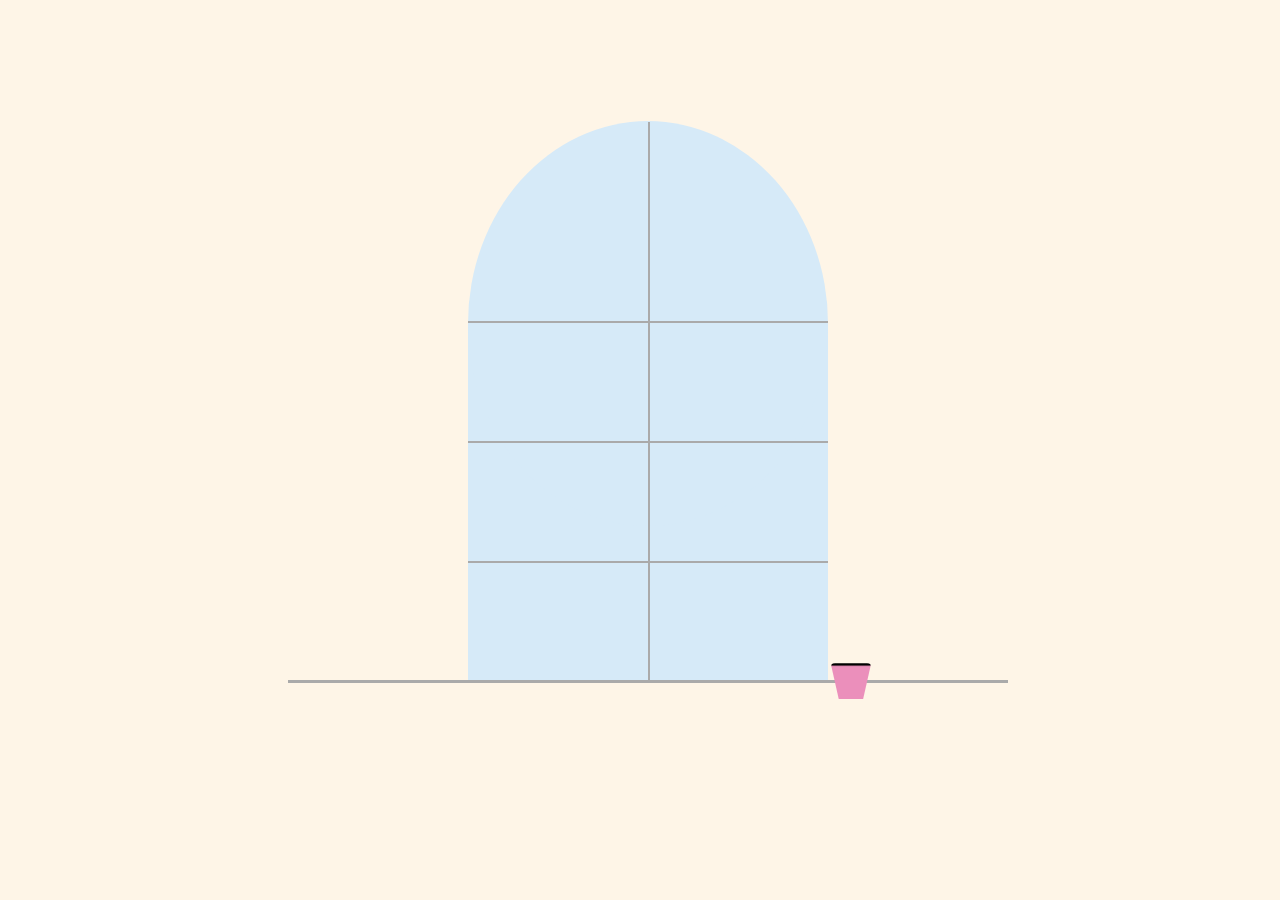
==== 窗边风景动画(css+js)/index.html @ fd6a372a "first commit" ====
<!DOCTYPE html>
<html lang="en">

<head>
  <meta charset="UTF-8">
  <meta name="viewport" content="width=device-width, initial-scale=1.0">
  <title>窗边风景动画</title>
  <link rel="stylesheet" href="index.css">
</head>

<body>
  <!-- 窗户 -->
  <div class="window-square" id="window-main"></div>
  <div class="window-top" id="window-top"></div>

  <!-- 窗框线 -->
  <div class="inner-line-hz-one"></div>
  <div class="inner-line-hz-two"></div>
  <div class="inner-line-hz-three"></div>
  <div class="floor-line"></div>
  <div class="inner-vt-line"></div>

  <!-- 植物 -->
  <div class="plant-one"></div>
  <div class="plant-two"></div>
</body>

</html>
---- 窗边风景动画(css+js)/index.css ----
:root {
  --page-background: #fef5e7;

/* 窗户部分参数 */
  --window-day-bgc: #d6eaf8;
  --window-square-height: 40;
  --window-square-width: 40;
  --window-top-height: 45;
  --window-top-width: 40;
  --floor-line-height: 1;
  --floor-line-width: 80;
  --innner-line-vt-height: 62;

/* 植物部分用到的参数 */
  --plant-one-height: 6;
  --plant-one-width: 9;
}

/* 页面主题背景 位置 */
body {
  position: fixed;
  top: 55%;
  left: 50%;

  background-color: var(--page-background);

  transform: translate(-50%, -50%);
}

/* 窗户 */
.window-square {
  width: calc(var(--window-square-width) * 1vmin);
  height: calc(var(--window-square-height) * 1vmin);

  background-color: var(--window-day-bgc);
}

.window-top {
  position: fixed;
  top: calc(var(--window-top-height) * -.5vmin);

  width: calc(var(--window-top-width) * 1vmin);
  height: calc(var(--window-top-height) * 1vmin);

  border-radius: 50%;
  background-color: var(--window-day-bgc);
}

/* 窗框线 */
.inner-line-hz-one,
.inner-line-hz-two,
.inner-line-hz-three {
  position: fixed;

  width: calc(var(--window-square-width) * 1vmin);
  height: .2vmin;

  background-color: #aaa;
}

.inner-line-hz-one {
  bottom: calc(var(--window-square-height) / 3 * 1vmin);
}

.inner-line-hz-two {
  bottom: calc(var(--window-square-height) / 3 * 2vmin);
}

.inner-line-hz-three {
  bottom: calc(var(--window-square-height) * 1vmin);
}

.floor-line {
  position: fixed;
  bottom: 0;
  left: -50%;

  width: calc(var(--floor-line-width) * 1vmin);
  height: .3vmin;

  background-color: #aaa;
}

.inner-vt-line {
  position: fixed;
  bottom: .3vmin;
  left: calc(var(--window-square-width) * .5vmin);

  width: .2vmin;
  height: calc(var(--innner-line-vt-height) * 1vmin);

  background-color: #aaa;
}

/* 植物 */
.plant-one {
  position: fixed;
  right: 8%;
  bottom: -1%;

  width: calc(var(--plant-one-width) * 1vmin);
  height: calc(var(--plant-one-height) * 1vmin);
}

.plant-two {
  position: fixed;
  right: -12%;
  bottom: -4.5%;

  width: calc(var(--plant-one-width) / 2 * 1vmin);
  height: calc(var(--plant-one-height) / 1.5 * 1vmin);

  border-radius: 10%;
  background: linear-gradient(to bottom, #000 5%, #eb8fbb 10%);

  clip-path: polygon(0% 0%, 100% 0%, 80% 100%, 20% 100%);
}
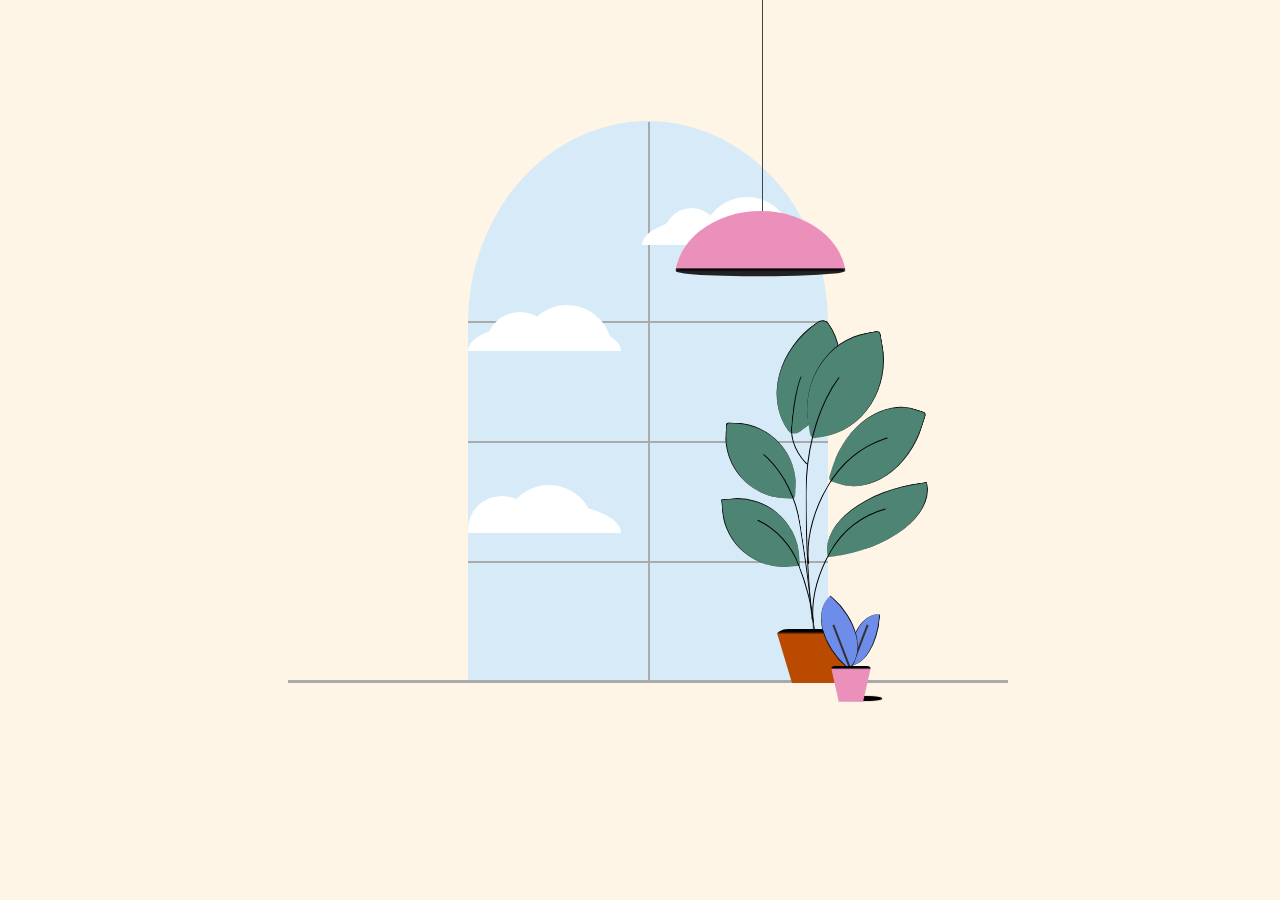
==== commit 6b390bc4: "finish" ====
--- a/窗边风景动画(css+js)/index.html
+++ b/窗边风景动画(css+js)/index.html
@@ -23,6 +23,55 @@
   <!-- 植物 -->
   <div class="plant-one"></div>
   <div class="plant-two"></div>
+  <div class="plant-two-shadow"></div>
+  <div class="flower-blue-leaf"></div>
+  <div class="flower-blue-line"></div>
+  <div class="flower-blue-leaf-two"></div>
+  <div class="flower-blue-line-two"></div>
+  <!-- 植物的茎 -->
+  <div class="root-one"></div>
+  <div class="root-two"></div>
+  <div class="root-three"></div>
+  <div class="root-four"></div>
+  <div class="root-five"></div>
+  <div class="root-six"></div>
+  <!-- 叶子 -->
+  <div class="main-leaf-one"></div>
+  <div class="main-leaf-two"></div>
+  <div class="main-leaf-three"></div>
+  <div class="main-leaf-four"></div>
+  <div class="main-leaf-five"></div>
+  <div class="main-leaf-six"></div>
+  <!-- 云彩 -->
+  <div class="cloud-one c"></div>
+  <div class="cloud-two c"></div>
+  <div class="cloud-three c"></div>
+  <div class="cloud-ball-one c"></div>
+  <div class="cloud-ball-two c"></div>
+  <div class="cloud-ball-three c"></div>
+  <div class="cloud-ball-four c"></div>
+  <div class="cloud-ball-five c"></div>
+  <div class="cloud-ball-six c"></div>
+  <!-- 灯 -->
+  <div class="lamp" id="light-switch"></div>
+  <div class="lamp-wire"></div>
+  <div class="lamp-shadow"></div>
+  <!-- 夜晚部分 -->
+
+  <!-- 星星 -->
+  <div class="star-one s"></div>
+  <div class="star-two s"></div>
+  <div class="star-two s"></div>
+  <div class="star-four s"></div>
+  <div class="star-five s"></div>
+  <div class="star-six s"></div>
+  <!-- 月亮 -->
+  <div class="moon" id="moon"></div>
+  <!-- 灯光 -->
+  <div class="light" id="light"></div>
+
+  <!-- js代码 -->
+  <script src="./idx.js"></script>
 </body>
 
 </html>--- a/窗边风景动画(css+js)/index.css
+++ b/窗边风景动画(css+js)/index.css
@@ -14,6 +14,50 @@
 /* 植物部分用到的参数 */
   --plant-one-height: 6;
   --plant-one-width: 9;
+  --plant-one-color: #ba4a00;
+  --plant-two-color: #eb8fbb;
+  --plant-two-shadow-height: .5;
+  --plant-two-shadow-width: 4;
+
+/* 蓝花参数 */
+  --flower-blue-leaf-height: 6;
+  --flower-blue-leaf-width: 3;
+  --flower-blue-line-height: .2;
+  --flower-blue-line-width: 5;
+  --flower-two-blue-height: 7;
+  --flower-two-blue-width: 4.5;
+
+/* 茎 */
+  --root-height: 10;
+  --root-width: 33;
+
+/* 叶子部分需要的参数 */
+  --main-leaf-height: 8;
+  --main-leaf-width: 8;
+
+/* 云彩部分用到的参数 */
+  --cloud-base-height: 8;
+  --cloud-base-width: 17;
+  --cloud-ball-height: 5;
+  --cloud-ball-width: 5;
+
+/* 灯部分用到的参数 */
+  --lamp-height: 15;
+  --lamp-width: 19;
+  --lamp-wire-height: 70;
+  --lamp-wire-width: .1;
+
+/* 星星部分用到的参数 */
+  --star-height: 1.2;
+  --star-width: 1.2;
+
+/* 月亮部分需要的参数 */
+  --moon-height: 10;
+  --moon-width: 10;
+
+/* 灯光部分需要的参数 */
+  --light-source-height: 20;
+  --light-source-width: 18.5;
 }
 
 /* 页面主题背景 位置 */
@@ -95,23 +139,665 @@
 /* 植物 */
 .plant-one {
   position: fixed;
-  right: 8%;
-  bottom: -1%;
+  right: -8%;
+  bottom: 0;
 
   width: calc(var(--plant-one-width) * 1vmin);
   height: calc(var(--plant-one-height) * 1vmin);
+
+  border-radius: 15%;
+  background: linear-gradient(to bottom, #000 5%, var(--plant-one-color) 10%);
+
+  clip-path: polygon(0% 0%, 100% 0%, 80% 100%, 20% 100%);
 }
 
 .plant-two {
   position: fixed;
+  z-index: 999;
   right: -12%;
-  bottom: -4.5%;
+  bottom: -5.2%;
 
   width: calc(var(--plant-one-width) / 2 * 1vmin);
   height: calc(var(--plant-one-height) / 1.5 * 1vmin);
 
   border-radius: 10%;
-  background: linear-gradient(to bottom, #000 5%, #eb8fbb 10%);
+  background: linear-gradient(to bottom, #000 5%, var(--plant-two-color) 10%);
 
   clip-path: polygon(0% 0%, 100% 0%, 80% 100%, 20% 100%);
 }
+
+.plant-two-shadow {
+  position: fixed;
+  right: -15%;
+  bottom: -4.9%;
+
+  width: calc(var(--plant-two-shadow-width) * 1vmin);
+  height: calc(var(--plant-two-shadow-height) * 1vmin);
+
+  border-radius: 50%;
+  background-color: #000;
+  box-shadow: 0 0 1px 0 #000;
+}
+
+/* 蓝花 */
+.flower-blue-leaf {
+  position: fixed;
+  right: -14%;
+  bottom: 4.5%;
+
+  width: calc(var(--flower-blue-leaf-width) * 1vmin);
+  height: calc(var(--flower-blue-leaf-height) * 1vmin);
+
+  border-right: 1px solid #111;
+  border-left: 1px solid #111;
+  border-radius: 95% 0;
+  background: #6e8ce9;
+
+  transform: rotate(185deg);
+}
+
+.flower-blue-line {
+  position: fixed;
+  right: -15%;
+  bottom: 10%;
+
+  width: calc(var(--flower-blue-line-width) * 1vmin);
+  height: calc(var(--flower-blue-line-height) * 1vmin);
+
+  background: #333;
+
+  transform: rotate(-69deg);
+}
+
+.flower-blue-leaf-two {
+  position: fixed;
+  right: -9%;
+  bottom: 5.4%;
+
+  width: calc(var(--flower-two-blue-width) * 1vmin);
+  height: calc(var(--flower-two-blue-height) * 1vmin);
+
+  border-right: 1px solid #111;
+  border-left: 1px solid #111;
+  border-radius: 95% 0;
+  background: #6e8ce9;
+
+  transform: rotate(-48deg);
+}
+
+.flower-blue-line-two {
+  position: fixed;
+  right: -10%;
+  bottom: 10%;
+
+  width: calc(var(--flower-blue-line-width) * 1vmin);
+  height: calc(var(--flower-blue-line-height) * 1vmin);
+
+  background: #333;
+
+  transform: rotate(69deg);
+}
+
+.root-one {
+  position: fixed;
+  z-index: 800;
+  right: -48%;
+  bottom: 40%;
+
+  width: calc(var(--root-width) * 1vmin);
+  height: calc(var(--root-height) * 1vmin);
+
+  border: 1px solid #000;
+  border-color: #000 transparent transparent transparent;
+  border-radius: 50% / calc(var(--root-height) / 6 * 1vmin)
+  calc(var(--root-height) * 1vmin) 0 0;
+
+  transform: rotate(-90deg);
+}
+
+.root-two {
+  position: fixed;
+  z-index: 88;
+  top: 59%;
+  right: -2%;
+
+  width: calc(var(--root-width) / 1.9 * 1vmin);
+  height: calc(var(--root-height) * 1vmin);
+
+  border: 1px solid #000;
+  border-color: #000 transparent transparent transparent;
+  border-radius: 60% / calc(var(--root-height) * 1vmin)
+  calc(var(--root-height) / 3.5 * 1vmin) 0 0;
+
+  transform: rotate(69deg);
+}
+
+.root-three {
+  position: fixed;
+  z-index: 88;
+  top: 45%;
+  right: -7.6%;
+
+  width: calc(var(--root-width) / 1.5 * 1vmin);
+  height: calc(var(--root-height) * 1vmin);
+
+  border: 1px solid #000;
+  border-color: #000 transparent transparent transparent;
+  border-radius: 60% / calc(var(--root-height) * 1vmin)
+  calc(var(--root-height) / 14 * 1vmin) 0 0;
+
+  transform: rotate(81deg);
+}
+
+.root-four {
+  position: fixed;
+  z-index: 80;
+  top: 17%;
+  right: -18%;
+
+  width: calc(var(--root-width) / 2.7 * 1vmin);
+  height: calc(var(--root-height) * 1vmin);
+
+  border: 1px solid #000;
+  border-color: #000 transparent transparent transparent;
+  border-radius: 60% / calc(var(--root-height) * 1vmin)
+  calc(var(--root-height) / 8 * 1vmin) 0 0;
+
+  transform: rotate(-85deg);
+}
+
+.root-five {
+  position: fixed;
+  z-index: 88;
+  top: 39%;
+  right: -38.6%;
+
+  width: calc(var(--root-width) / 1.5 * 1vmin);
+  height: calc(var(--root-height) * 1vmin);
+
+  border: 1px solid #000;
+  border-color: #000 transparent transparent transparent;
+  border-radius: 50% / calc(var(--root-height) / 1.45 * 1vmin)
+  calc(var(--root-height) * 1vmin) 0 0;
+
+  transform: rotate(-60deg);
+}
+
+.root-six {
+  position: fixed;
+  z-index: 88;
+  top: 57%;
+  right: -37%;
+
+  width: calc(var(--root-width) / 1.65 * 1vmin);
+  height: calc(var(--root-height) * 1vmin);
+
+  border: solid 1px #000;
+  border-color: #000 transparent transparent transparent;
+  border-radius: 50% / calc(var(--root-height) / 1.6 * 1vmin)
+  calc(var(--root-height) * 1vmin) 0 0;
+
+  transform: rotate(-60deg);
+}
+
+.main-leaf-one {
+  position: fixed;
+  z-index: 50;
+  top: 28%;
+  right: 8.5%;
+
+  width: calc(var(--main-leaf-width) * 1vmin);
+  height: calc(var(--main-leaf-height) * 1vmin);
+
+  border-bottom: .5px solid #111;
+  border-left: .5px solid #111;
+  border-radius: 85% 5%;
+  background: #4d8473;
+
+  transform: rotate(93deg);
+}
+
+.main-leaf-two {
+  position: fixed;
+  z-index: 50;
+  top: 48%;
+  right: 8.5%;
+
+  width: calc(var(--main-leaf-width) * 1vmin);
+  height: calc(var(--main-leaf-height) * 1vmin);
+
+  border-bottom: 1px solid #111;
+  border-left: 1px solid #111;
+  border-radius: 85% 0;
+  background: #4d8473;
+
+  transform: rotate(85deg);
+}
+
+.main-leaf-three {
+  position: fixed;
+  z-index: 50;
+  top: 4%;
+  right: -7.6%;
+
+  width: calc(var(--main-leaf-width) * 1.3 * 1vmin);
+  height: calc(var(--main-leaf-height) * 1.1 * 1vmin);
+
+  border-top: 1px solid #111;
+  border-right: 1px solid #111;
+  border-radius: 95% 10%;
+  background: #4d8473;
+
+  transform: rotate(-35deg);
+}
+
+.main-leaf-four {
+  position: fixed;
+  z-index: 55;
+  top: 4%;
+  right: -17%;
+
+  width: calc(var(--main-leaf-width) * 1.2 * 1vmin);
+  height: calc(var(--main-leaf-height) * 1.3 * 1vmin);
+
+  border-top: 1px solid #111;
+  border-right: 1px solid #111;
+  border-radius: 85% 5%;
+  background: #4d8473;
+
+  transform: rotate(-10deg);
+}
+
+.main-leaf-five {
+  position: fixed;
+  z-index: 55;
+  top: 21%;
+  right: -24%;
+
+  width: calc(var(--main-leaf-width) * 1vmin);
+  height: calc(var(--main-leaf-height) * 1.3 * 1vmin);
+
+  border-top: 1px solid #111;
+  border-right: 1px solid #111;
+  border-radius: 85% 5%;
+  background: #4d8473;
+
+  transform: rotate(18deg);
+}
+
+.main-leaf-six {
+  position: fixed;
+  z-index: 55;
+  top: 46%;
+  right: -29%;
+
+  width: calc(var(--main-leaf-width) * 1.5 * 1vmin);
+  height: calc(var(--main-leaf-height) / 1.2 * 1vmin);
+
+  border-top: 1px solid #111;
+  border-right: 1px solid #111;
+  border-radius: 95% 0;
+  background: #4d8473;
+
+  transform: rotate(-8deg);
+}
+
+.cloud-one {
+  position: fixed;
+  top: 50%;
+
+  width: calc(var(--cloud-base-width) * 1vmin);
+  height: calc(var(--cloud-base-height) / 1.2 * 1vmin);
+
+  border-radius: 50%;
+  background: linear-gradient(to bottom, #fff 50%, transparent 50%);
+
+  animation: cloud 4s infinite;
+}
+
+.cloud-two {
+  position: fixed;
+  top: 0;
+  left: 0;
+
+  width: calc(var(--cloud-base-width) * 1vmin);
+  height: calc(var(--cloud-base-height) / 1.3 * 1vmin);
+
+  border-radius: 50%;
+  background: linear-gradient(to bottom, #fff 50%, transparent 50%);
+
+  animation: cloud 4s infinite;
+}
+
+.cloud-three {
+  position: fixed;
+  top: -30%;
+  right: 5%;
+
+  width: calc(var(--cloud-base-width) * 1.1 * 1vmin);
+  height: calc(var(--cloud-base-height) / 1.2 * 1vmin);
+
+  border-radius: 50%;
+  background: linear-gradient(to bottom, #fff 50%, transparent 50%);
+
+  animation: cloud 4s infinite;
+}
+
+.cloud-ball-one {
+  position: fixed;
+  z-index: 99;
+  top: 48%;
+
+  width: calc(var(--cloud-ball-width) * 1.5 * 1vmin);
+  height: calc(var(--cloud-ball-height) * 1.5 * 1vmin);
+
+  border-radius: 50%;
+  background: linear-gradient(to bottom, #fff 50%, transparent 50%);
+
+  animation: cloud 4s infinite;
+}
+
+.cloud-ball-two {
+  position: fixed;
+  z-index: 99;
+  top: 45%;
+  left: 10%;
+
+  width: calc(var(--cloud-ball-width) * 2 * 1vmin);
+  height: calc(var(--cloud-ball-height) * 2 * 1vmin);
+
+  border-radius: 50%;
+  background: linear-gradient(to bottom, #fff 50%, transparent 50%);
+
+  animation: cloud 4s infinite;
+}
+
+.cloud-ball-three {
+  position: fixed;
+  z-index: 99;
+  top: -32%;
+  left: 54%;
+
+  width: calc(var(--cloud-ball-width) * 1.3 * 1vmin);
+  height: calc(var(--cloud-ball-height) * 1.5 * 1vmin);
+
+  border-radius: 50%;
+  background: linear-gradient(to bottom, #fff 50%, transparent 50%);
+
+  animation: cloud 4s infinite;
+}
+
+.cloud-ball-four {
+  position: fixed;
+  z-index: 99;
+  top: -35%;
+  left: 65%;
+
+  width: calc(var(--cloud-ball-width) * 2 * 1vmin);
+  height: calc(var(--cloud-ball-height) * 2 * 1vmin);
+
+  border-radius: 50%;
+  background: linear-gradient(to bottom, #fff 50%, transparent 50%);
+
+  animation: cloud 4s infinite;
+}
+
+.cloud-ball-five {
+  position: fixed;
+  z-index: 99;
+  top: -3%;
+  left: 5%;
+
+  width: calc(var(--cloud-ball-width) * 1.5 * 1vmin);
+  height: calc(var(--cloud-ball-height) * 1.5 * 1vmin);
+
+  border-radius: 50%;
+  background: linear-gradient(to bottom, #fff 50%, transparent 50%);
+
+  animation: cloud 4s infinite;
+}
+
+.cloud-ball-six {
+  position: fixed;
+  z-index: 99;
+  top: -5%;
+  left: 15%;
+
+  width: calc(var(--cloud-ball-width) * 2 * 1vmin);
+  height: calc(var(--cloud-ball-height) * 2 * 1vmin);
+
+  border-radius: 50%;
+  background: linear-gradient(to bottom, #fff 50%, transparent 50%);
+
+  animation: cloud 4s infinite;
+}
+
+@keyframes cloud {
+  0% {
+    transform: translate(0px, 0px);
+  }
+
+  25% {
+    transform: translate(2px, 2px);
+  }
+
+  50% {
+    transform: translate(0px, 0px);
+  }
+
+  75% {
+    transform: translate(-1px, -1px);
+  }
+
+  100% {
+    transform: translate(0px, 0px);
+  }
+}
+
+/* 灯 */
+.lamp {
+  position: fixed;
+  z-index: 999;
+  top: -31%;
+  right: -5%;
+
+  width: calc(var(--lamp-width) * 1vmin);
+  height: calc(var(--lamp-height) * 1vmin);
+
+  border-radius: 50%;
+  background: linear-gradient(
+  to bottom,
+  #eb8fbb 42%,
+  #000 43%,
+  transparent 45%
+  );
+
+  cursor: pointer;
+}
+
+.lamp-shadow {
+  position: fixed;
+  z-index: 100;
+  top: -38%;
+  right: 17.3%;
+
+  width: calc(var(--plant-two-shadow-width) / 3.4 * 1vmin);
+  height: calc(var(--lamp-width) / 1.01 * 1vmin);
+
+  border-radius: 90% 50%;
+  background: #222;
+
+  transform: rotate(89deg);
+}
+
+.lamp-wire {
+  position: fixed;
+  z-index: 998;
+  top: -190%;
+  right: 18%;
+
+  width: calc(var(--lamp-wire-width) * 1vmin);
+  height: calc(var(--lamp-wire-height) * 1vmin);
+
+  background: #444;
+}
+
+/* 夜晚css */
+.night {
+  background: #120326;
+}
+
+.hide-cloud {
+  visibility: hidden;
+}
+
+.star-one,
+.star-two,
+.star-three,
+.star-four,
+.star-five,
+.star-six {
+  visibility: hidden;
+
+  position: fixed;
+
+  width: calc(var(--star-width) * 1vmin);
+  height: calc(var(--star-height) * 1vmin);
+
+  border: 1px solid #eee;
+  background: #fff;
+
+  clip-path: polygon(
+  50% 0%,
+  61% 35%,
+  98% 35%,
+  68% 57%,
+  79% 91%,
+  50% 70%,
+  21% 91%,
+  32% 57%,
+  2% 35%,
+  39% 35%
+  );
+}
+
+.star-one {
+  top: 50%;
+  left: 60%;
+
+  transform: rotate(45deg);
+  animation: twinkle 2s infinite linear;
+}
+
+.star-two {
+  top: 60%;
+  left: 20%;
+
+  transform: rotate(80deg);
+  animation: twinkle 4s infinite linear;
+}
+
+.star-three {
+  top: 10%;
+  left: 40%;
+
+  transform: rotate(20deg);
+  animation: twinkle 2s infinite linear;
+}
+
+.star-four {
+  top: -40%;
+  left: 60%;
+
+  transform: rotate(45deg);
+  animation: twinkle 1s infinite linear;
+}
+
+.star-five {
+  top: 30%;
+  left: 20%;
+
+  transform: rotate(45deg);
+  animation: twinkle 3s infinite linear;
+}
+
+.star-three {
+  top: 10%;
+  left: 40%;
+
+  transform: rotate(20deg);
+  animation: twinkle 2s infinite linear;
+}
+
+.star-six {
+  top: -10%;
+  left: 80%;
+
+  transform: rotate(45deg);
+  animation: twinkle 1s infinite linear;
+}
+
+@keyframes twinkle {
+  0% {
+    opacity: 1;
+  }
+
+  25% {
+    opacity: .3;
+  }
+
+  50% {
+    opacity: .8;
+  }
+
+  75% {
+    opacity: .5;
+  }
+
+  100% {
+    opacity: .8;
+  }
+}
+
+.show-star,
+.show-moon,
+.show-light {
+  visibility: visible !important;
+}
+
+.moon {
+  visibility: hidden;
+
+  position: fixed;
+  top: -33%;
+  left: 13%;
+
+  width: calc(var(--moon-width) * 1vmin);
+  height: calc(var(--moon-height) * 1vmin);
+
+  border-radius: 50%;
+  background: linear-gradient(-45deg, #fff 40%, #eee 80%);
+  box-shadow: 0 0 5px 1px #fff;
+}
+
+.light {
+  visibility: hidden;
+
+  position: fixed;
+  z-index: 900;
+  top: -67%;
+  right: -20.5%;
+
+  width: calc(var(--light-source-width) * 1vmin);
+  height: calc(var(--light-source-height) * 1vmin);
+
+  opacity: .6;
+  border-top: 0;
+  border-right: calc(var(--lamp-width) / 3 * 1vmin) solid transparent;
+  border-bottom: calc(var(--light-source-height) * 2.32 * 1vmin) solid #f9e79f;
+  border-left: calc(var(--lamp-width) / 3 * 1vmin) solid transparent;
+
+  animation: twinkle 10s linear infinite;
+
+  filter: brightness(105%);
+}
